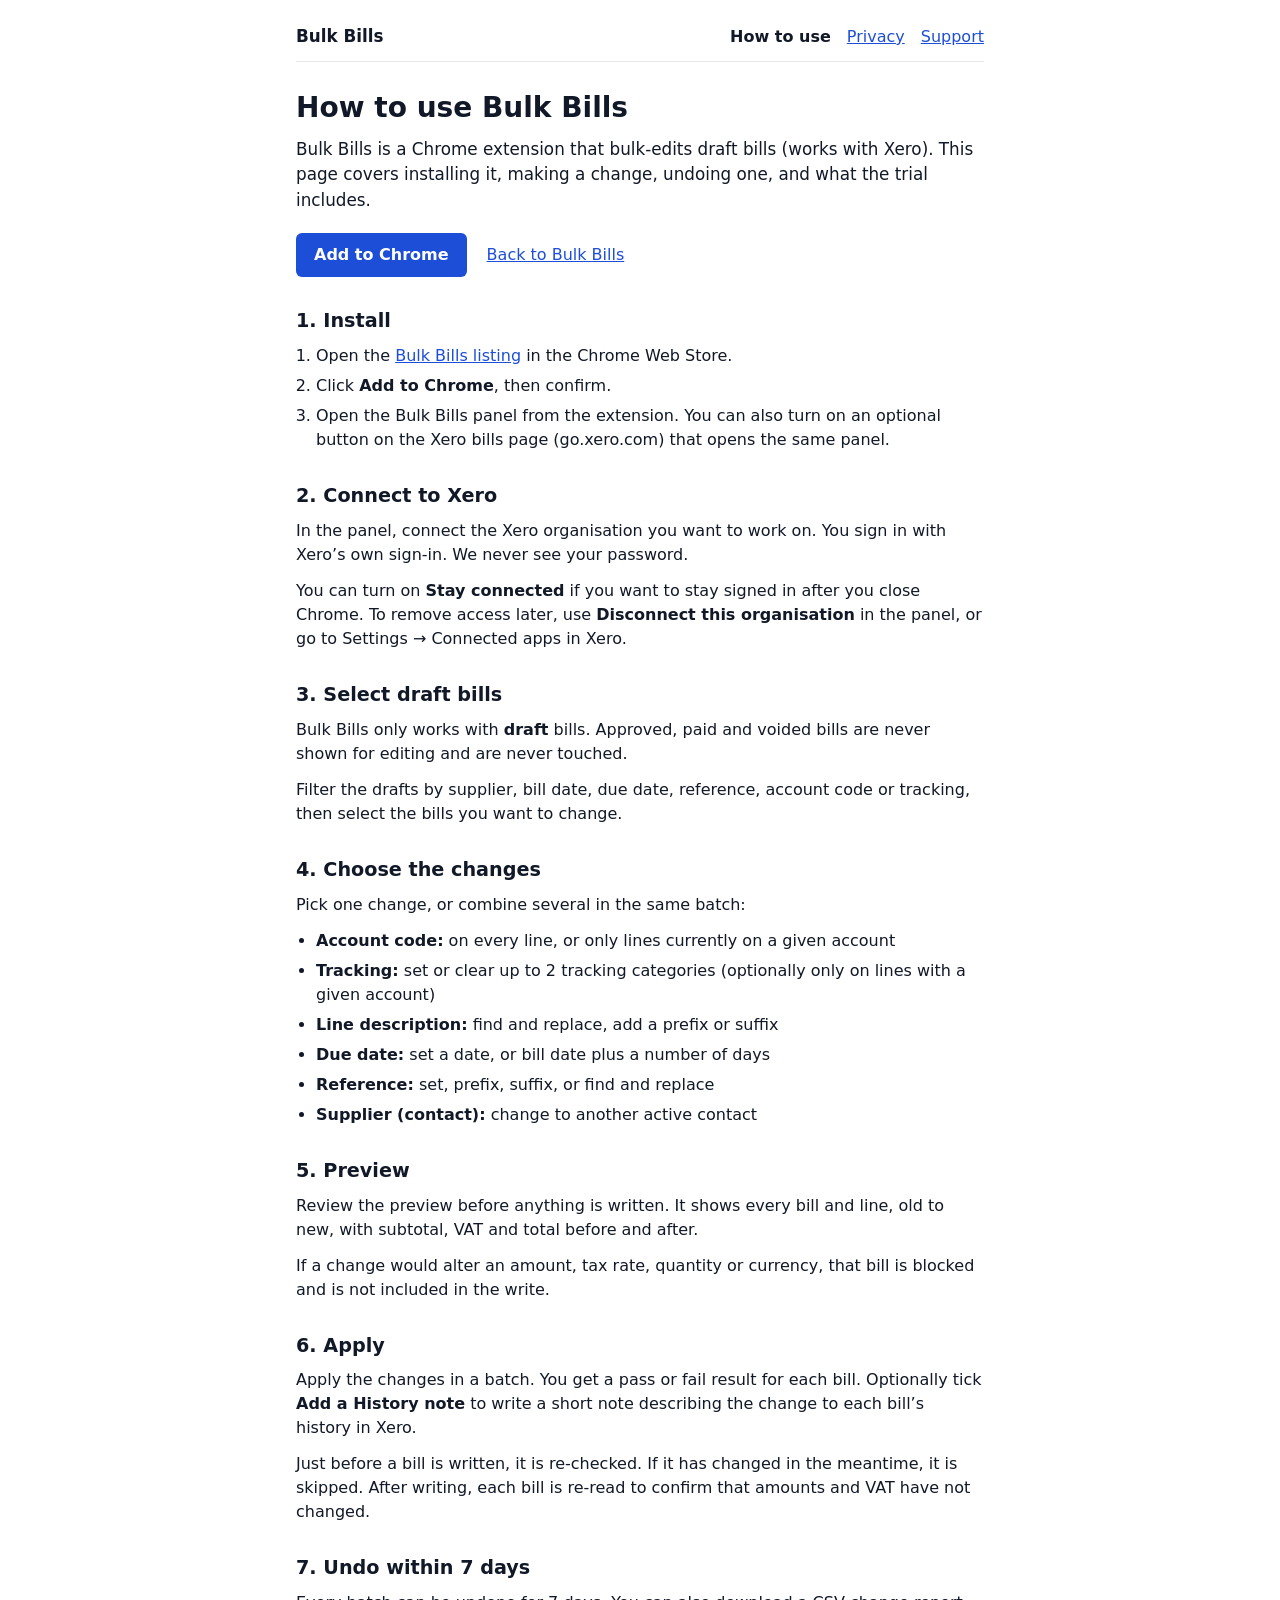
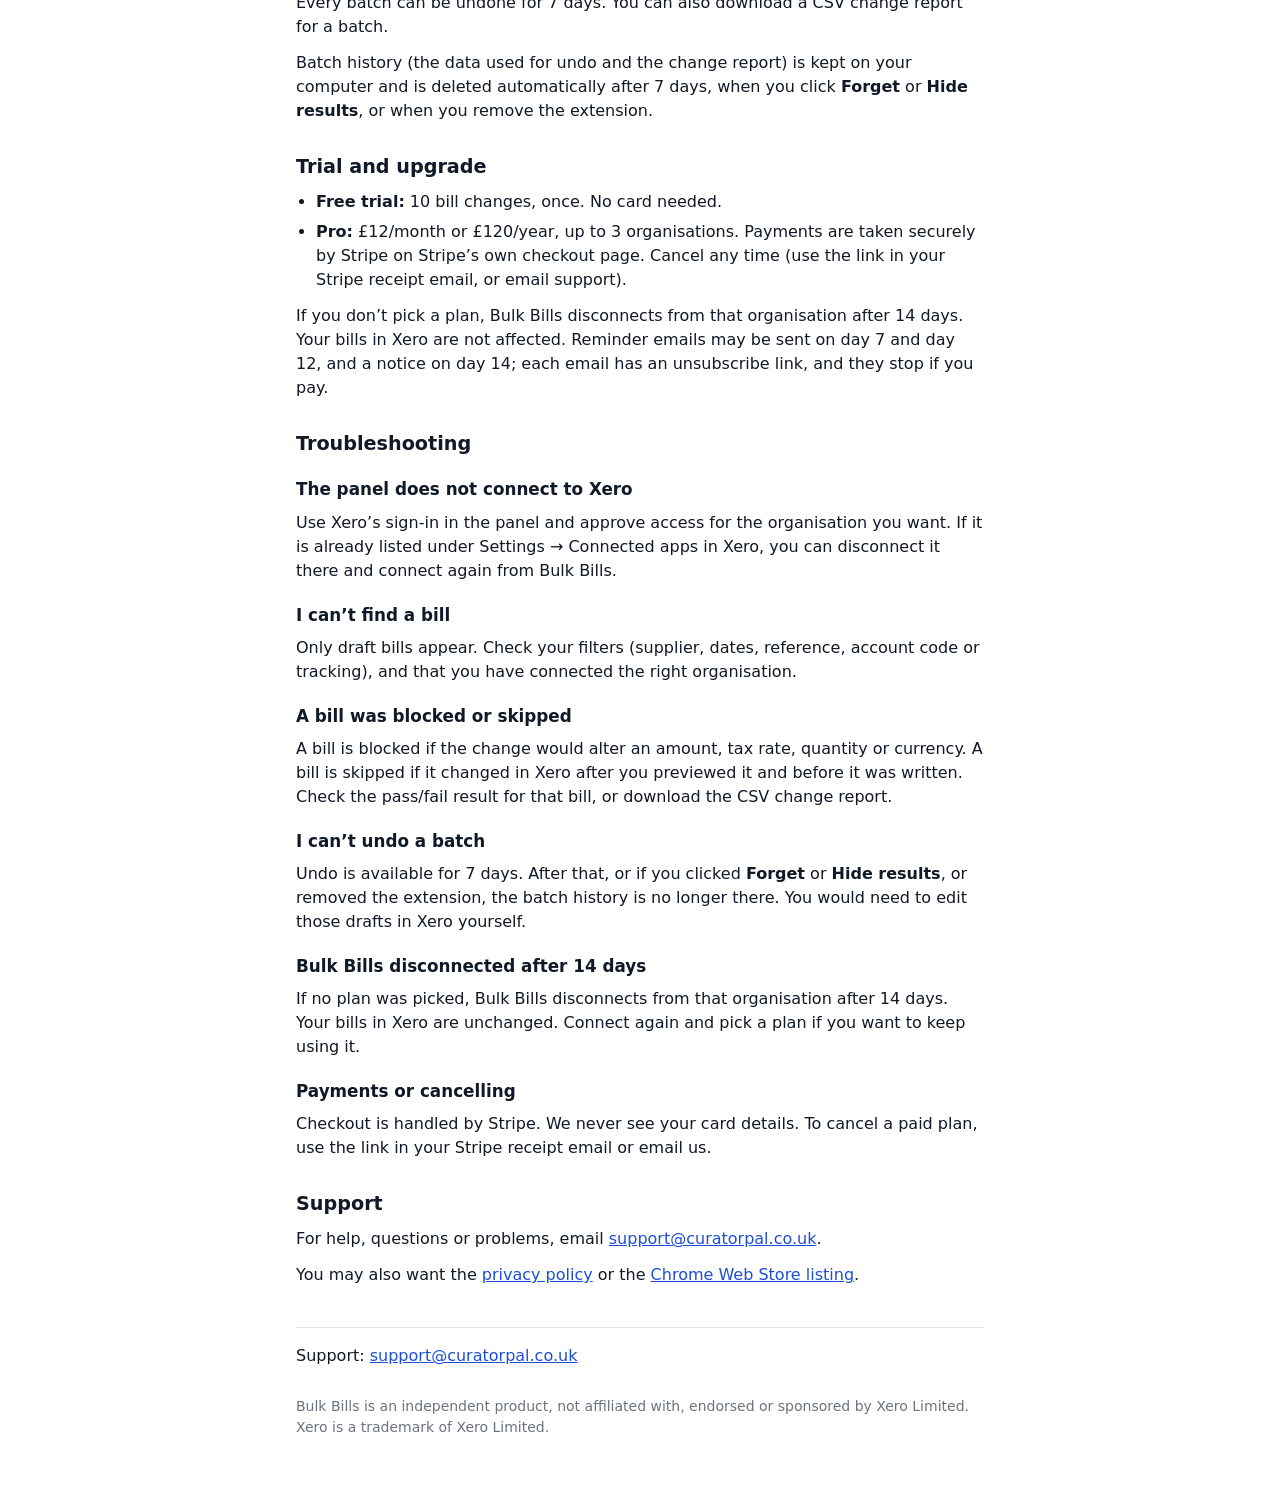
==== how-to.html @ 4e4f972c "Add landing page, how-to page and shared styles Co-authored-by: peterkruger <peterkruger@users.norep" ====
<!doctype html>
<html lang="en-GB">
<head>
  <meta charset="utf-8">
  <meta name="viewport" content="width=device-width, initial-scale=1">
  <title>How to use Bulk Bills</title>
  <meta name="description" content="How to install Bulk Bills, connect to Xero, preview and apply changes to draft bills, undo a batch, and upgrade from the free trial.">
  <link rel="stylesheet" href="styles.css">
</head>
<body>
  <a class="skip" href="#content">Skip to content</a>
  <div class="wrap">
    <header class="site">
      <a class="brand" href="index.html">Bulk Bills</a>
      <nav class="site" aria-label="Site">
        <a href="how-to.html" aria-current="page">How to use</a>
        <a href="privacy.html">Privacy</a>
        <a href="mailto:support@curatorpal.co.uk">Support</a>
      </nav>
    </header>

    <main id="content">
      <h1>How to use Bulk Bills</h1>
      <p class="lead">Bulk Bills is a Chrome extension that bulk-edits draft bills (works with Xero). This page covers installing it, making a change, undoing one, and what the trial includes.</p>
      <p class="actions">
        <a class="btn" href="https://chromewebstore.google.com/detail/cgleidjlnecopojgnjklaehnagomcpeo">Add to Chrome</a>
        <a href="index.html">Back to Bulk Bills</a>
      </p>

      <h2>1. Install</h2>
      <ol>
        <li>Open the <a href="https://chromewebstore.google.com/detail/cgleidjlnecopojgnjklaehnagomcpeo">Bulk Bills listing</a> in the Chrome Web Store.</li>
        <li>Click <strong>Add to Chrome</strong>, then confirm.</li>
        <li>Open the Bulk Bills panel from the extension. You can also turn on an optional button on the Xero bills page (go.xero.com) that opens the same panel.</li>
      </ol>
      <h2>2. Connect to Xero</h2>
      <p>In the panel, connect the Xero organisation you want to work on. You sign in with Xero’s own sign-in. We never see your password.</p>
      <p>You can turn on <strong>Stay connected</strong> if you want to stay signed in after you close Chrome. To remove access later, use <strong>Disconnect this organisation</strong> in the panel, or go to Settings → Connected apps in Xero.</p>

      <h2>3. Select draft bills</h2>
      <p>Bulk Bills only works with <strong>draft</strong> bills. Approved, paid and voided bills are never shown for editing and are never touched.</p>
      <p>Filter the drafts by supplier, bill date, due date, reference, account code or tracking, then select the bills you want to change.</p>

      <h2>4. Choose the changes</h2>
      <p>Pick one change, or combine several in the same batch:</p>
      <ul>
        <li><strong>Account code:</strong> on every line, or only lines currently on a given account</li>
        <li><strong>Tracking:</strong> set or clear up to 2 tracking categories (optionally only on lines with a given account)</li>
        <li><strong>Line description:</strong> find and replace, add a prefix or suffix</li>
        <li><strong>Due date:</strong> set a date, or bill date plus a number of days</li>
        <li><strong>Reference:</strong> set, prefix, suffix, or find and replace</li>
        <li><strong>Supplier (contact):</strong> change to another active contact</li>
      </ul>

      <h2>5. Preview</h2>
      <p>Review the preview before anything is written. It shows every bill and line, old to new, with subtotal, VAT and total before and after.</p>
      <p>If a change would alter an amount, tax rate, quantity or currency, that bill is blocked and is not included in the write.</p>

      <h2>6. Apply</h2>
      <p>Apply the changes in a batch. You get a pass or fail result for each bill. Optionally tick <strong>Add a History note</strong> to write a short note describing the change to each bill’s history in Xero.</p>
      <p>Just before a bill is written, it is re-checked. If it has changed in the meantime, it is skipped. After writing, each bill is re-read to confirm that amounts and VAT have not changed.</p>

      <h2>7. Undo within 7 days</h2>
      <p>Every batch can be undone for 7 days. You can also download a CSV change report for a batch.</p>
      <p>Batch history (the data used for undo and the change report) is kept on your computer and is deleted automatically after 7 days, when you click <strong>Forget</strong> or <strong>Hide results</strong>, or when you remove the extension.</p>

      <h2>Trial and upgrade</h2>
      <ul>
        <li><strong>Free trial:</strong> 10 bill changes, once. No card needed.</li>
        <li><strong>Pro:</strong> £12/month or £120/year, up to 3 organisations. Payments are taken securely by Stripe on Stripe’s own checkout page. Cancel any time (use the link in your Stripe receipt email, or email support).</li>
      </ul>
      <p>If you don’t pick a plan, Bulk Bills disconnects from that organisation after 14 days. Your bills in Xero are not affected. Reminder emails may be sent on day 7 and day 12, and a notice on day 14; each email has an unsubscribe link, and they stop if you pay.</p>

      <h2>Troubleshooting</h2>
      <h3>The panel does not connect to Xero</h3>
      <p>Use Xero’s sign-in in the panel and approve access for the organisation you want. If it is already listed under Settings → Connected apps in Xero, you can disconnect it there and connect again from Bulk Bills.</p>

      <h3>I can’t find a bill</h3>
      <p>Only draft bills appear. Check your filters (supplier, dates, reference, account code or tracking), and that you have connected the right organisation.</p>

      <h3>A bill was blocked or skipped</h3>
      <p>A bill is blocked if the change would alter an amount, tax rate, quantity or currency. A bill is skipped if it changed in Xero after you previewed it and before it was written. Check the pass/fail result for that bill, or download the CSV change report.</p>

      <h3>I can’t undo a batch</h3>
      <p>Undo is available for 7 days. After that, or if you clicked <strong>Forget</strong> or <strong>Hide results</strong>, or removed the extension, the batch history is no longer there. You would need to edit those drafts in Xero yourself.</p>

      <h3>Bulk Bills disconnected after 14 days</h3>
      <p>If no plan was picked, Bulk Bills disconnects from that organisation after 14 days. Your bills in Xero are unchanged. Connect again and pick a plan if you want to keep using it.</p>

      <h3>Payments or cancelling</h3>
      <p>Checkout is handled by Stripe. We never see your card details. To cancel a paid plan, use the link in your Stripe receipt email or email us.</p>

      <h2>Support</h2>
      <p>For help, questions or problems, email <a href="mailto:support@curatorpal.co.uk">support@curatorpal.co.uk</a>.</p>
      <p>You may also want the <a href="privacy.html">privacy policy</a> or the <a href="https://chromewebstore.google.com/detail/cgleidjlnecopojgnjklaehnagomcpeo">Chrome Web Store listing</a>.</p>
    </main>

    <footer class="site">
      <p>Support: <a href="mailto:support@curatorpal.co.uk">support@curatorpal.co.uk</a></p>
      <p class="fine">Bulk Bills is an independent product, not affiliated with, endorsed or sponsored by Xero Limited. Xero is a trademark of Xero Limited.</p>
    </footer>
  </div>
</body>
</html>
---- styles.css ----
/* Shared styles for the Bulk Bills GitHub Pages site.
   Matches the existing pages: system-ui, #111827 text, #1d4ed8 links, #6b7280 muted. */
:root {
  --text: #111827;
  --muted: #6b7280;
  --link: #1d4ed8;
  --link-hover: #1e40af;
  --border: #e5e7eb;
  --bg: #ffffff;
  --btn-text: #ffffff;
  --focus: #1d4ed8;
}

* { box-sizing: border-box; }

html { -webkit-text-size-adjust: 100%; }

body {
  font: 16px/1.5 system-ui, -apple-system, "Segoe UI", sans-serif;
  color: var(--text);
  background: var(--bg);
  margin: 0;
  padding: 0;
}

.wrap {
  max-width: 720px;
  margin: 0 auto;
  padding: 24px 16px 48px;
}

a {
  color: var(--link);
  text-decoration-underline-offset: 2px;
}

a:hover { color: var(--link-hover); }

a:focus-visible,
.btn:focus-visible {
  outline: 2px solid var(--focus);
  outline-offset: 3px;
}

.skip {
  position: absolute;
  left: -999px;
  top: 0;
}

.skip:focus {
  left: 16px;
  top: 8px;
  background: var(--bg);
  padding: 4px 8px;
  z-index: 1;
}

header.site {
  display: flex;
  flex-wrap: wrap;
  align-items: baseline;
  justify-content: space-between;
  gap: 8px 16px;
  border-bottom: 1px solid var(--border);
  padding-bottom: 12px;
  margin-bottom: 28px;
}

header.site .brand {
  font-weight: 650;
  font-size: 1.05rem;
  color: var(--text);
  text-decoration: none;
}

header.site .brand:hover { color: var(--text); }

nav.site {
  display: flex;
  flex-wrap: wrap;
  gap: 8px 16px;
}

nav.site a[aria-current="page"] {
  color: var(--text);
  text-decoration: none;
  font-weight: 600;
}

h1 {
  font-size: 1.75rem;
  line-height: 1.25;
  font-weight: 700;
  margin: 0 0 12px;
}

h2 {
  font-size: 1.2rem;
  line-height: 1.3;
  font-weight: 650;
  margin: 32px 0 10px;
}

h3 {
  font-size: 1.05rem;
  font-weight: 650;
  margin: 20px 0 8px;
}

p, ul, ol { margin: 0 0 12px; }

ul, ol { padding-left: 1.25rem; }

li { margin: 0 0 6px; }

li.sub {
  margin-left: 24px;
  list-style: circle;
}

.lead {
  font-size: 1.05rem;
  margin-bottom: 20px;
}

.muted,
small,
.fine {
  color: var(--muted);
}

.fine {
  font-size: 0.875rem;
  margin-top: 28px;
}

.actions {
  display: flex;
  flex-wrap: wrap;
  align-items: center;
  gap: 12px 20px;
  margin: 20px 0 28px;
}

.btn {
  display: inline-block;
  background: var(--link);
  color: var(--btn-text);
  text-decoration: none;
  font-weight: 650;
  padding: 10px 18px;
  border-radius: 6px;
  border: none;
}

.btn:hover {
  background: var(--link-hover);
  color: var(--btn-text);
}

.note {
  border: 1px solid var(--border);
  border-radius: 6px;
  padding: 12px 14px;
  margin: 16px 0 20px;
}

footer.site {
  border-top: 1px solid var(--border);
  margin-top: 40px;
  padding-top: 16px;
}

footer.site p { margin-bottom: 8px; }

@media (max-width: 480px) {
  .wrap { padding: 16px 14px 40px; }
  h1 { font-size: 1.5rem; }
  header.site { margin-bottom: 20px; }
}
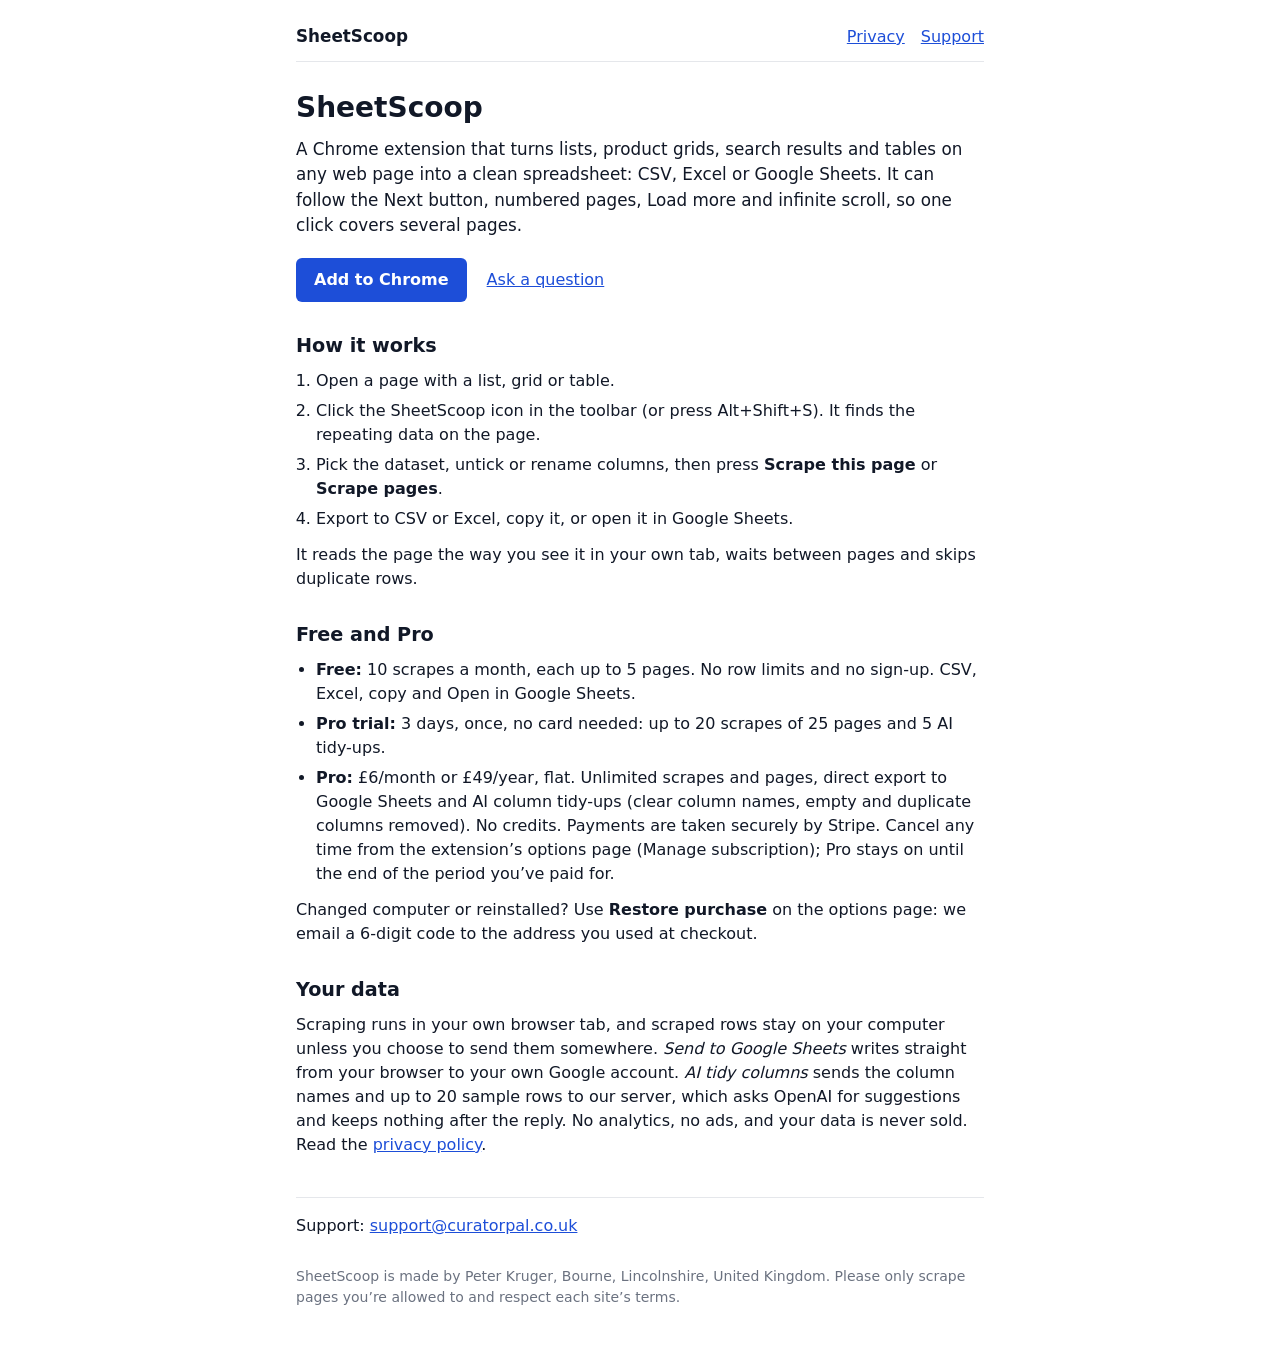
==== commit c9476354: "Redirect retired Bulk Bills pages to SheetScoop. Replace the root index and how-to pages with a mini" ====
--- a/how-to.html
+++ b/how-to.html
@@ -1,104 +1,14 @@
 <!doctype html>
-<html lang="en-GB">
+<html lang="en">
 <head>
-  <meta charset="utf-8">
-  <meta name="viewport" content="width=device-width, initial-scale=1">
-  <title>How to use Bulk Bills</title>
-  <meta name="description" content="How to install Bulk Bills, connect to Xero, preview and apply changes to draft bills, undo a batch, and upgrade from the free trial.">
-  <link rel="stylesheet" href="styles.css">
+<meta charset="utf-8">
+<title>SheetScoop</title>
+<meta name="robots" content="noindex">
+<link rel="canonical" href="https://peterkruger.github.io/bulk-bills-site/sheetscoop/">
+<meta http-equiv="refresh" content="0; url=sheetscoop/">
+<script>location.replace('sheetscoop/');</script>
 </head>
 <body>
-  <a class="skip" href="#content">Skip to content</a>
-  <div class="wrap">
-    <header class="site">
-      <a class="brand" href="index.html">Bulk Bills</a>
-      <nav class="site" aria-label="Site">
-        <a href="how-to.html" aria-current="page">How to use</a>
-        <a href="privacy.html">Privacy</a>
-        <a href="mailto:support@curatorpal.co.uk">Support</a>
-      </nav>
-    </header>
-
-    <main id="content">
-      <h1>How to use Bulk Bills</h1>
-      <p class="lead">Bulk Bills is a Chrome extension that bulk-edits draft bills (works with Xero). This page covers installing it, making a change, undoing one, and what the trial includes.</p>
-      <p class="actions">
-        <a class="btn" href="https://chromewebstore.google.com/detail/cgleidjlnecopojgnjklaehnagomcpeo">Add to Chrome</a>
-        <a href="index.html">Back to Bulk Bills</a>
-      </p>
-
-      <h2>1. Install</h2>
-      <ol>
-        <li>Open the <a href="https://chromewebstore.google.com/detail/cgleidjlnecopojgnjklaehnagomcpeo">Bulk Bills listing</a> in the Chrome Web Store.</li>
-        <li>Click <strong>Add to Chrome</strong>, then confirm.</li>
-        <li>Open the Bulk Bills panel from the extension. You can also turn on an optional button on the Xero bills page (go.xero.com) that opens the same panel.</li>
-      </ol>
-      <h2>2. Connect to Xero</h2>
-      <p>In the panel, connect the Xero organisation you want to work on. You sign in with Xero’s own sign-in. We never see your password.</p>
-      <p>You can turn on <strong>Stay connected</strong> if you want to stay signed in after you close Chrome. To remove access later, use <strong>Disconnect this organisation</strong> in the panel, or go to Settings → Connected apps in Xero.</p>
-
-      <h2>3. Select draft bills</h2>
-      <p>Bulk Bills only works with <strong>draft</strong> bills. Approved, paid and voided bills are never shown for editing and are never touched.</p>
-      <p>Filter the drafts by supplier, bill date, due date, reference, account code or tracking, then select the bills you want to change.</p>
-
-      <h2>4. Choose the changes</h2>
-      <p>Pick one change, or combine several in the same batch:</p>
-      <ul>
-        <li><strong>Account code:</strong> on every line, or only lines currently on a given account</li>
-        <li><strong>Tracking:</strong> set or clear up to 2 tracking categories (optionally only on lines with a given account)</li>
-        <li><strong>Line description:</strong> find and replace, add a prefix or suffix</li>
-        <li><strong>Due date:</strong> set a date, or bill date plus a number of days</li>
-        <li><strong>Reference:</strong> set, prefix, suffix, or find and replace</li>
-        <li><strong>Supplier (contact):</strong> change to another active contact</li>
-      </ul>
-
-      <h2>5. Preview</h2>
-      <p>Review the preview before anything is written. It shows every bill and line, old to new, with subtotal, VAT and total before and after.</p>
-      <p>If a change would alter an amount, tax rate, quantity or currency, that bill is blocked and is not included in the write.</p>
-
-      <h2>6. Apply</h2>
-      <p>Apply the changes in a batch. You get a pass or fail result for each bill. Optionally tick <strong>Add a History note</strong> to write a short note describing the change to each bill’s history in Xero.</p>
-      <p>Just before a bill is written, it is re-checked. If it has changed in the meantime, it is skipped. After writing, each bill is re-read to confirm that amounts and VAT have not changed.</p>
-
-      <h2>7. Undo within 7 days</h2>
-      <p>Every batch can be undone for 7 days. You can also download a CSV change report for a batch.</p>
-      <p>Batch history (the data used for undo and the change report) is kept on your computer and is deleted automatically after 7 days, when you click <strong>Forget</strong> or <strong>Hide results</strong>, or when you remove the extension.</p>
-
-      <h2>Trial and upgrade</h2>
-      <ul>
-        <li><strong>Free trial:</strong> 10 bill changes, once. No card needed.</li>
-        <li><strong>Pro:</strong> £12/month or £120/year, up to 3 organisations. Payments are taken securely by Stripe on Stripe’s own checkout page. Cancel any time (use the link in your Stripe receipt email, or email support).</li>
-      </ul>
-      <p>If you don’t pick a plan, Bulk Bills disconnects from that organisation after 14 days. Your bills in Xero are not affected. Reminder emails may be sent on day 7 and day 12, and a notice on day 14; each email has an unsubscribe link, and they stop if you pay.</p>
-
-      <h2>Troubleshooting</h2>
-      <h3>The panel does not connect to Xero</h3>
-      <p>Use Xero’s sign-in in the panel and approve access for the organisation you want. If it is already listed under Settings → Connected apps in Xero, you can disconnect it there and connect again from Bulk Bills.</p>
-
-      <h3>I can’t find a bill</h3>
-      <p>Only draft bills appear. Check your filters (supplier, dates, reference, account code or tracking), and that you have connected the right organisation.</p>
-
-      <h3>A bill was blocked or skipped</h3>
-      <p>A bill is blocked if the change would alter an amount, tax rate, quantity or currency. A bill is skipped if it changed in Xero after you previewed it and before it was written. Check the pass/fail result for that bill, or download the CSV change report.</p>
-
-      <h3>I can’t undo a batch</h3>
-      <p>Undo is available for 7 days. After that, or if you clicked <strong>Forget</strong> or <strong>Hide results</strong>, or removed the extension, the batch history is no longer there. You would need to edit those drafts in Xero yourself.</p>
-
-      <h3>Bulk Bills disconnected after 14 days</h3>
-      <p>If no plan was picked, Bulk Bills disconnects from that organisation after 14 days. Your bills in Xero are unchanged. Connect again and pick a plan if you want to keep using it.</p>
-
-      <h3>Payments or cancelling</h3>
-      <p>Checkout is handled by Stripe. We never see your card details. To cancel a paid plan, use the link in your Stripe receipt email or email us.</p>
-
-      <h2>Support</h2>
-      <p>For help, questions or problems, email <a href="mailto:support@curatorpal.co.uk">support@curatorpal.co.uk</a>.</p>
-      <p>You may also want the <a href="privacy.html">privacy policy</a> or the <a href="https://chromewebstore.google.com/detail/cgleidjlnecopojgnjklaehnagomcpeo">Chrome Web Store listing</a>.</p>
-    </main>
-
-    <footer class="site">
-      <p>Support: <a href="mailto:support@curatorpal.co.uk">support@curatorpal.co.uk</a></p>
-      <p class="fine">Bulk Bills is an independent product, not affiliated with, endorsed or sponsored by Xero Limited. Xero is a trademark of Xero Limited.</p>
-    </footer>
-  </div>
+<p>This page has moved to <a href="sheetscoop/">SheetScoop</a>.</p>
 </body>
 </html>
